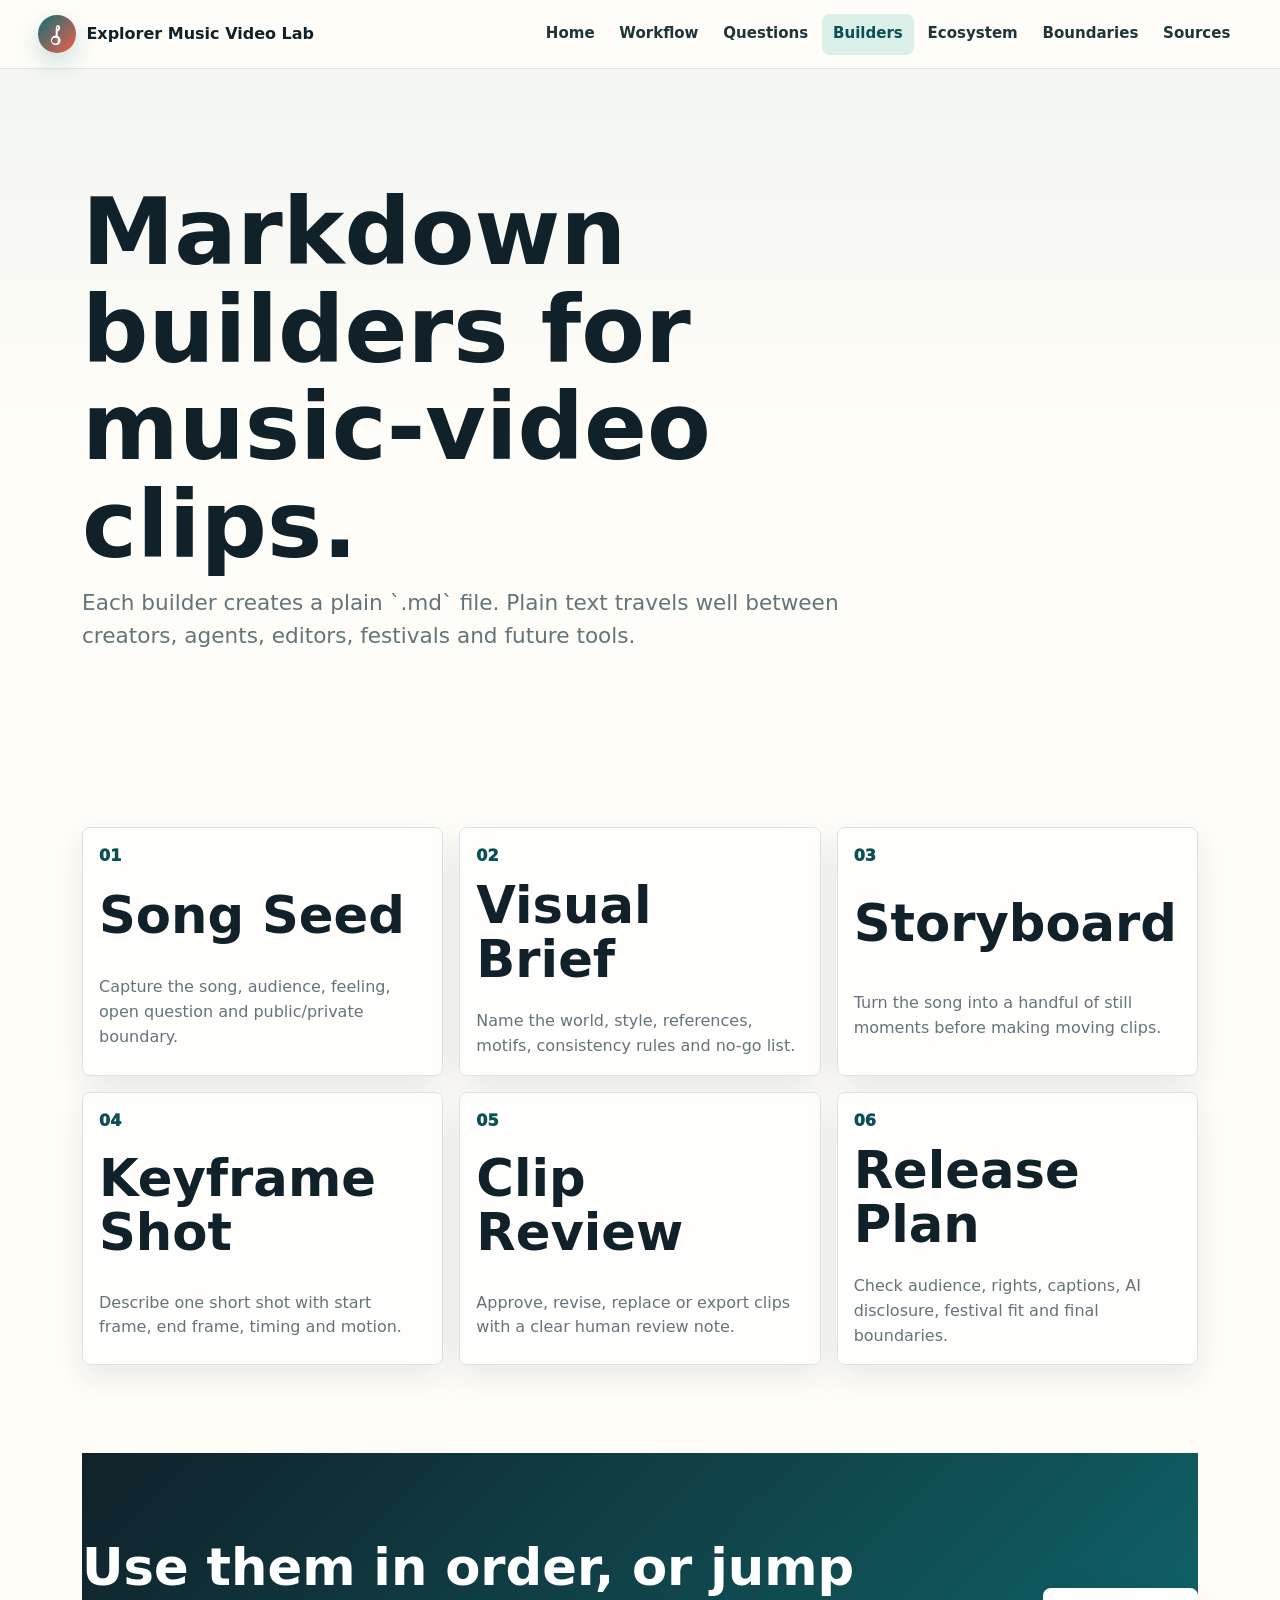
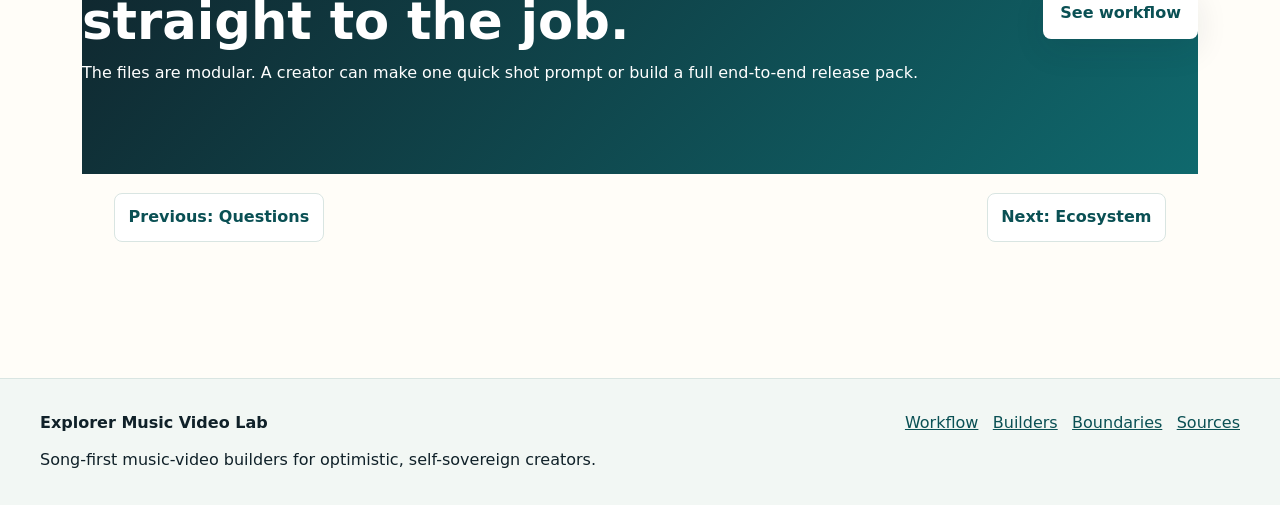
==== builders/index.html @ 7ba35213 "Create explorer music video lab" ====
<!doctype html>
<html lang="en-AU">
  <head>
    <meta charset="utf-8">
    <meta name="viewport" content="width=device-width, initial-scale=1">
    <title>Builders | Explorer Music Video Lab</title>
    <meta name="description" content="Autosaving Markdown builders for song seeds, visual briefs, storyboards, keyframe shots, clip reviews and release plans.">
    <meta name="theme-color" content="#0f6f73">
    <link rel="icon" href="../assets/favicon.svg" type="image/svg+xml">
    <link rel="stylesheet" href="../assets/css/styles.css">
  </head>
  <body data-page="builders">
    <a class="skip-link" href="#main">Skip to content</a>
    <header class="site-header" data-site-header></header>
    <main id="main" class="page-shell">
      <section class="page-hero small-hero">
        <h1>Markdown builders for music-video clips.</h1>
        <p>Each builder creates a plain `.md` file. Plain text travels well between creators, agents, editors, festivals and future tools.</p>
      </section>

      <section class="section builder-directory" aria-label="Builder directory">
        <a class="builder-card" href="song-seed.html">
          <span>01</span>
          <h2>Song Seed</h2>
          <p>Capture the song, audience, feeling, open question and public/private boundary.</p>
        </a>
        <a class="builder-card" href="visual-brief.html">
          <span>02</span>
          <h2>Visual Brief</h2>
          <p>Name the world, style, references, motifs, consistency rules and no-go list.</p>
        </a>
        <a class="builder-card" href="storyboard.html">
          <span>03</span>
          <h2>Storyboard</h2>
          <p>Turn the song into a handful of still moments before making moving clips.</p>
        </a>
        <a class="builder-card" href="keyframe-shot.html">
          <span>04</span>
          <h2>Keyframe Shot</h2>
          <p>Describe one short shot with start frame, end frame, timing and motion.</p>
        </a>
        <a class="builder-card" href="clip-review.html">
          <span>05</span>
          <h2>Clip Review</h2>
          <p>Approve, revise, replace or export clips with a clear human review note.</p>
        </a>
        <a class="builder-card" href="release-plan.html">
          <span>06</span>
          <h2>Release Plan</h2>
          <p>Check audience, rights, captions, AI disclosure, festival fit and final boundaries.</p>
        </a>
      </section>

      <section class="section bridge-band">
        <div>
          <h2>Use them in order, or jump straight to the job.</h2>
          <p>The files are modular. A creator can make one quick shot prompt or build a full end-to-end release pack.</p>
        </div>
        <a class="button light" href="../workflow.html">See workflow</a>
      </section>

      <nav class="page-nav" data-page-nav aria-label="Page navigation"></nav>
    </main>
    <footer class="site-footer" data-site-footer></footer>
    <button class="to-top" type="button" data-to-top aria-label="Back to top">Top</button>
    <script src="../assets/js/site.js"></script>
  </body>
</html>
---- assets/css/styles.css ----
:root {
  --ink: #102129;
  --ink-2: #20343b;
  --muted: #63747a;
  --paper: #fffdf8;
  --paper-2: #f7fbf8;
  --line: #d9e5e2;
  --teal: #0f6f73;
  --teal-dark: #0a5054;
  --coral: #f25f4c;
  --coral-dark: #cf4536;
  --gold: #e3a72f;
  --mint: #d9efe8;
  --sky: #dcecf5;
  --shadow: 0 20px 55px rgba(16, 33, 41, .12);
  --soft-shadow: 0 12px 32px rgba(16, 33, 41, .09);
  --radius: 8px;
  --max: 1180px;
}

* {
  box-sizing: border-box;
}

html {
  scroll-behavior: smooth;
}

body {
  margin: 0;
  color: var(--ink);
  background:
    linear-gradient(180deg, rgba(15, 111, 115, .06), transparent 28rem),
    var(--paper);
  font-family: Inter, ui-sans-serif, system-ui, -apple-system, BlinkMacSystemFont, "Segoe UI", Arial, sans-serif;
  line-height: 1.55;
}

img,
svg {
  max-width: 100%;
  display: block;
}

a {
  color: var(--teal-dark);
}

a:hover,
a:focus-visible {
  color: var(--coral-dark);
}

.skip-link {
  position: absolute;
  left: 1rem;
  top: .6rem;
  z-index: 30;
  transform: translateY(-140%);
  padding: .65rem .85rem;
  border-radius: var(--radius);
  background: var(--ink);
  color: white;
  text-decoration: none;
}

.skip-link:focus {
  transform: translateY(0);
}

.site-header {
  position: sticky;
  top: 0;
  z-index: 20;
  display: flex;
  align-items: center;
  justify-content: space-between;
  gap: 1rem;
  padding: .85rem clamp(1rem, 3vw, 2.5rem);
  border-bottom: 1px solid rgba(217, 229, 226, .86);
  background: rgba(255, 253, 248, .94);
  backdrop-filter: blur(16px);
}

.brand {
  display: inline-flex;
  align-items: center;
  gap: .65rem;
  min-width: 0;
  color: var(--ink);
  text-decoration: none;
  font-weight: 900;
}

.brand-mark {
  display: inline-grid;
  place-items: center;
  flex: 0 0 auto;
  width: 2.35rem;
  height: 2.35rem;
  border-radius: 50%;
  color: white;
  background: linear-gradient(135deg, var(--teal), var(--coral));
  box-shadow: 0 10px 24px rgba(15, 111, 115, .22);
}

.brand-mark svg {
  width: 1.4rem;
  height: 1.4rem;
}

.brand span:last-child {
  overflow-wrap: anywhere;
}

.nav-toggle {
  display: none;
}

.site-nav {
  display: flex;
  align-items: center;
  gap: .15rem;
  flex-wrap: wrap;
  justify-content: flex-end;
}

.site-nav a {
  padding: .55rem .7rem;
  border-radius: var(--radius);
  color: var(--ink-2);
  text-decoration: none;
  font-size: .94rem;
  font-weight: 750;
}

.site-nav a[aria-current="page"],
.site-nav a:hover,
.site-nav a:focus-visible {
  color: var(--teal-dark);
  background: var(--mint);
}

.hero {
  position: relative;
  min-height: clamp(34rem, 76vh, 50rem);
  display: grid;
  align-items: center;
  overflow: hidden;
}

.hero-media {
  position: absolute;
  inset: 0;
  z-index: 0;
  background: var(--paper-2);
}

.hero-media::after {
  content: "";
  position: absolute;
  inset: 0;
  background:
    linear-gradient(90deg, rgba(255, 253, 248, .98) 0%, rgba(255, 253, 248, .88) 31%, rgba(255, 253, 248, .2) 58%, rgba(255, 253, 248, 0) 100%),
    linear-gradient(180deg, rgba(255, 253, 248, 0) 72%, var(--paper) 100%);
}

.hero-media img {
  width: 100%;
  height: 100%;
  object-fit: cover;
  object-position: center right;
}

.hero-copy {
  position: relative;
  z-index: 1;
  width: min(100%, var(--max));
  margin-inline: auto;
  padding: clamp(5rem, 8vw, 8rem) clamp(1rem, 4vw, 2rem);
}

.hero-copy h1 {
  max-width: 9.5ch;
  margin: 0;
  font-size: clamp(3rem, 9vw, 6.7rem);
  line-height: .94;
  letter-spacing: 0;
}

.hero-copy p {
  max-width: 35rem;
  margin: 1.1rem 0 0;
  font-size: clamp(1.05rem, 1.7vw, 1.32rem);
}

.plain-note {
  color: var(--muted);
}

.hero-actions,
.button-row {
  display: flex;
  flex-wrap: wrap;
  gap: .8rem;
  margin-top: 1.5rem;
}

.button,
button.button {
  display: inline-flex;
  align-items: center;
  justify-content: center;
  min-height: 2.8rem;
  padding: .78rem 1rem;
  border: 1px solid var(--line);
  border-radius: var(--radius);
  color: var(--ink);
  background: white;
  text-decoration: none;
  font: inherit;
  font-weight: 850;
  cursor: pointer;
  box-shadow: var(--soft-shadow);
}

.button.primary,
.button.light {
  border-color: transparent;
  color: white;
  background: linear-gradient(135deg, var(--coral), var(--coral-dark));
}

.button.secondary {
  color: var(--teal-dark);
  background: rgba(255, 255, 255, .72);
  border-color: rgba(15, 111, 115, .45);
}

.button.light {
  background: white;
  color: var(--teal-dark);
}

.section,
.page-shell {
  width: min(100%, var(--max));
  margin-inline: auto;
  padding: clamp(3rem, 7vw, 5.5rem) clamp(1rem, 4vw, 2rem);
}

.page-shell {
  padding-top: 0;
}

.page-shell > .section {
  width: 100%;
  padding-inline: 0;
}

.section-heading {
  max-width: 45rem;
}

.section-heading.compact {
  max-width: 34rem;
}

h1,
h2,
h3 {
  margin: 0;
  line-height: 1.05;
  letter-spacing: 0;
}

h2 {
  font-size: clamp(2rem, 4vw, 3.4rem);
}

h3 {
  font-size: clamp(1.18rem, 2vw, 1.45rem);
}

p {
  margin: .75rem 0 0;
}

.intro-strip {
  display: grid;
  gap: 1.5rem;
  padding-top: 2.8rem;
}

.signal-row {
  display: flex;
  flex-wrap: wrap;
  gap: .65rem;
}

.signal-row span {
  display: inline-flex;
  min-height: 2.3rem;
  align-items: center;
  border: 1px solid var(--line);
  border-radius: var(--radius);
  padding: .42rem .7rem;
  background: white;
  color: var(--teal-dark);
  font-weight: 800;
}

.workflow-preview {
  padding-top: 2rem;
}

.workflow-cards,
.link-grid,
.boundary-grid,
.question-board {
  display: grid;
  grid-template-columns: repeat(3, minmax(0, 1fr));
  gap: 1rem;
  margin-top: 1.4rem;
}

.workflow-cards {
  grid-template-columns: repeat(5, minmax(0, 1fr));
}

.step-card,
.link-grid article,
.boundary-grid article,
.question-board article,
.studio-panel,
.builder-card,
.form-card,
.preview-card,
.source-list {
  min-width: 0;
  border: 1px solid var(--line);
  border-radius: var(--radius);
  background: rgba(255, 255, 255, .78);
  box-shadow: var(--soft-shadow);
}

.step-card {
  display: grid;
  grid-template-rows: auto auto 1fr;
  gap: .75rem;
  min-height: 18rem;
  padding: 1rem;
  color: inherit;
  text-decoration: none;
}

.step-card p,
.link-grid p,
.boundary-grid p,
.question-board p,
.builder-card p,
.studio-panel p {
  color: var(--muted);
}

.step-icon {
  width: 3.1rem;
  height: 3.1rem;
  border-radius: 50%;
  background: var(--teal);
  position: relative;
  box-shadow: 0 12px 26px rgba(15, 111, 115, .18);
}

.step-icon::before,
.step-icon::after {
  content: "";
  position: absolute;
  inset: 50% auto auto 50%;
  transform: translate(-50%, -50%);
}

.step-icon.music::before {
  content: "\266B";
  color: white;
  font-size: 1.55rem;
  font-weight: 900;
}

.step-icon.board::before {
  width: 1.7rem;
  height: 1.35rem;
  border: 2px solid white;
  box-shadow: inset .55rem 0 0 rgba(255,255,255,.25), inset 1.1rem 0 0 rgba(255,255,255,.25);
}

.step-icon.frame::before {
  width: 1.65rem;
  height: 1.2rem;
  border: 2px solid white;
}

.step-icon.frame::after {
  width: .7rem;
  height: .7rem;
  border-top: 2px solid white;
  border-right: 2px solid white;
  transform: translate(-30%, -50%) rotate(45deg);
}

.step-icon.review::before {
  width: 1.45rem;
  height: .78rem;
  border-left: 3px solid white;
  border-bottom: 3px solid white;
  transform: translate(-50%, -60%) rotate(-45deg);
}

.step-icon.bridge::before {
  width: 1.6rem;
  height: 1.6rem;
  border: 2px solid white;
  border-radius: 50%;
}

.step-card:nth-child(2) .step-icon,
.step-card:nth-child(5) .step-icon {
  background: var(--gold);
}

.step-card:nth-child(3) .step-icon {
  background: var(--coral);
}

.split-section {
  display: grid;
  grid-template-columns: minmax(0, 1.1fr) minmax(18rem, .9fr);
  gap: clamp(1rem, 4vw, 2rem);
  align-items: start;
}

.question-stack {
  display: grid;
  gap: .65rem;
  margin-top: 1.2rem;
}

.question-stack a {
  display: block;
  padding: .75rem .85rem;
  border-left: 4px solid var(--coral);
  background: white;
  border-radius: var(--radius);
  text-decoration: none;
  font-weight: 800;
}

.studio-panel {
  padding: 1.2rem;
  background:
    linear-gradient(135deg, rgba(217, 239, 232, .8), rgba(220, 236, 245, .72)),
    white;
}

.bridge-band {
  width: 100%;
  max-width: none;
  display: grid;
  grid-template-columns: minmax(0, 1fr) auto;
  gap: 1rem;
  align-items: center;
  padding-inline: max(clamp(1rem, 4vw, 2rem), calc((100vw - var(--max)) / 2 + 2rem));
  color: white;
  background:
    linear-gradient(135deg, rgba(16, 33, 41, .94), rgba(15, 111, 115, .92)),
    var(--ink);
}

.bridge-band h2,
.bridge-band p {
  color: white;
}

.page-hero {
  padding: clamp(4.8rem, 9vw, 8rem) 0 clamp(2rem, 5vw, 4rem);
  max-width: 50rem;
}

.small-hero h1 {
  max-width: 12ch;
  font-size: clamp(3rem, 8vw, 5.8rem);
}

.small-hero p {
  font-size: clamp(1.05rem, 2vw, 1.35rem);
  color: var(--muted);
}

.timeline {
  display: grid;
  gap: 1rem;
  margin-top: 1.3rem;
}

.timeline article {
  display: grid;
  grid-template-columns: 4.2rem minmax(0, .7fr) minmax(0, 1fr) auto;
  gap: 1rem;
  align-items: center;
  padding: 1rem;
  border: 1px solid var(--line);
  border-radius: var(--radius);
  background: white;
  box-shadow: var(--soft-shadow);
}

.timeline span {
  display: inline-grid;
  place-items: center;
  width: 3.2rem;
  height: 3.2rem;
  border-radius: 50%;
  color: white;
  background: var(--teal);
  font-weight: 1000;
}

.timeline p {
  color: var(--muted);
}

.timeline a,
.link-grid a {
  font-weight: 850;
}

.question-board article,
.boundary-grid article,
.link-grid article {
  padding: 1.1rem;
}

.link-grid span {
  display: block;
  margin-bottom: .65rem;
  color: var(--coral-dark);
  font-weight: 900;
}

.source-list {
  padding: 1.3rem;
}

.source-list h2 + p {
  margin-bottom: 1.4rem;
}

.builder-directory {
  display: grid;
  grid-template-columns: repeat(3, minmax(0, 1fr));
  gap: 1rem;
  margin-top: 1.4rem;
}

.builder-card {
  display: grid;
  gap: .65rem;
  padding: 1rem;
  color: inherit;
  text-decoration: none;
}

.builder-card span {
  color: var(--teal-dark);
  font-weight: 950;
}

.builder-layout {
  display: grid;
  grid-template-columns: minmax(0, 1fr) minmax(21rem, .8fr);
  gap: 1rem;
  align-items: start;
}

.form-card,
.preview-card {
  padding: 1rem;
}

.builder-form {
  display: grid;
  gap: 1rem;
}

.field {
  display: grid;
  gap: .35rem;
}

.field label {
  font-weight: 850;
}

.field small {
  color: var(--muted);
}

input,
textarea,
select {
  width: 100%;
  border: 1px solid #c8d7d3;
  border-radius: var(--radius);
  padding: .78rem .82rem;
  color: var(--ink);
  background: white;
  font: inherit;
}

textarea {
  min-height: 7.5rem;
  resize: vertical;
}

.preview-card {
  position: sticky;
  top: 5.5rem;
}

.markdown-preview {
  min-height: 18rem;
  max-height: 46vh;
  overflow: auto;
  white-space: pre-wrap;
  word-break: break-word;
  border: 1px solid var(--line);
  border-radius: var(--radius);
  padding: 1rem;
  background: #0d2028;
  color: #f4fbf7;
  font: 500 .92rem/1.55 ui-monospace, SFMono-Regular, Menlo, Consolas, "Liberation Mono", monospace;
}

.builder-actions {
  display: flex;
  flex-wrap: wrap;
  gap: .65rem;
  margin-top: 1rem;
}

.copy-status {
  min-height: 1.5rem;
  color: var(--teal-dark);
  font-weight: 800;
}

.page-nav {
  width: min(100%, var(--max));
  margin: 0 auto;
  padding: 1.2rem clamp(1rem, 4vw, 2rem) 3rem;
  display: flex;
  justify-content: space-between;
  gap: 1rem;
}

.page-nav a {
  display: inline-flex;
  max-width: 48%;
  padding: .7rem .85rem;
  border: 1px solid var(--line);
  border-radius: var(--radius);
  background: white;
  text-decoration: none;
  font-weight: 850;
}

.site-footer {
  display: grid;
  grid-template-columns: minmax(0, 1fr) auto;
  gap: 1rem;
  padding: 2rem clamp(1rem, 4vw, 2.5rem);
  border-top: 1px solid var(--line);
  background: #f2f7f4;
}

.footer-links {
  display: flex;
  flex-wrap: wrap;
  justify-content: flex-end;
  gap: .5rem .9rem;
}

.to-top {
  position: fixed;
  right: 1rem;
  bottom: 1rem;
  z-index: 25;
  display: none;
  min-width: 3rem;
  min-height: 3rem;
  border: 0;
  border-radius: 50%;
  color: white;
  background: var(--teal);
  box-shadow: var(--shadow);
  font-weight: 900;
  cursor: pointer;
}

.to-top.is-visible {
  display: inline-grid;
  place-items: center;
}

@media (max-width: 1120px) {
  .workflow-cards {
    grid-template-columns: repeat(3, minmax(0, 1fr));
  }
}

@media (max-width: 900px) {
  .site-header {
    align-items: flex-start;
  }

  .nav-toggle {
    display: inline-flex;
    align-items: center;
    justify-content: center;
    min-height: 2.35rem;
    padding: .45rem .7rem;
    border: 1px solid var(--line);
    border-radius: var(--radius);
    color: var(--ink);
    background: white;
    font: inherit;
    font-weight: 850;
  }

  .site-nav {
    position: absolute;
    inset: calc(100% - 1px) 1rem auto 1rem;
    display: none;
    align-items: stretch;
    flex-direction: column;
    padding: .7rem;
    border: 1px solid var(--line);
    border-radius: var(--radius);
    background: white;
    box-shadow: var(--shadow);
  }

  .site-nav.is-open {
    display: flex;
  }

  .hero {
    min-height: auto;
    align-items: end;
  }

  .hero-media {
    position: relative;
    height: 21rem;
    order: 1;
  }

  .hero-media::after {
    background: linear-gradient(180deg, rgba(255,253,248,0) 30%, var(--paper) 100%);
  }

  .hero-copy {
    padding-top: 4rem;
  }

  .workflow-cards,
  .link-grid,
  .boundary-grid,
  .question-board,
  .builder-directory,
  .builder-layout,
  .split-section,
  .bridge-band,
  .site-footer {
    grid-template-columns: 1fr;
  }

  .preview-card {
    position: static;
  }

  .timeline article {
    grid-template-columns: 3.7rem minmax(0, 1fr);
  }

  .timeline p,
  .timeline a {
    grid-column: 2;
  }

  .bridge-band {
    padding-inline: clamp(1rem, 4vw, 2rem);
  }
}

@media (max-width: 620px) {
  .site-header {
    padding-inline: .85rem;
  }

  .brand {
    max-width: 13rem;
  }

  .hero-copy h1,
  .small-hero h1 {
    font-size: clamp(2.6rem, 16vw, 4.4rem);
    max-width: 8.6ch;
  }

  .hero-actions,
  .button-row,
  .builder-actions,
  .page-nav,
  .footer-links {
    flex-direction: column;
    align-items: stretch;
  }

  .button,
  .page-nav a {
    width: 100%;
    max-width: none;
  }

  .workflow-cards {
    grid-template-columns: 1fr;
  }

  .step-card {
    min-height: 0;
  }
}

@media (prefers-reduced-motion: reduce) {
  *,
  *::before,
  *::after {
    scroll-behavior: auto !important;
    animation-duration: .01ms !important;
    animation-iteration-count: 1 !important;
    transition-duration: .01ms !important;
  }
}
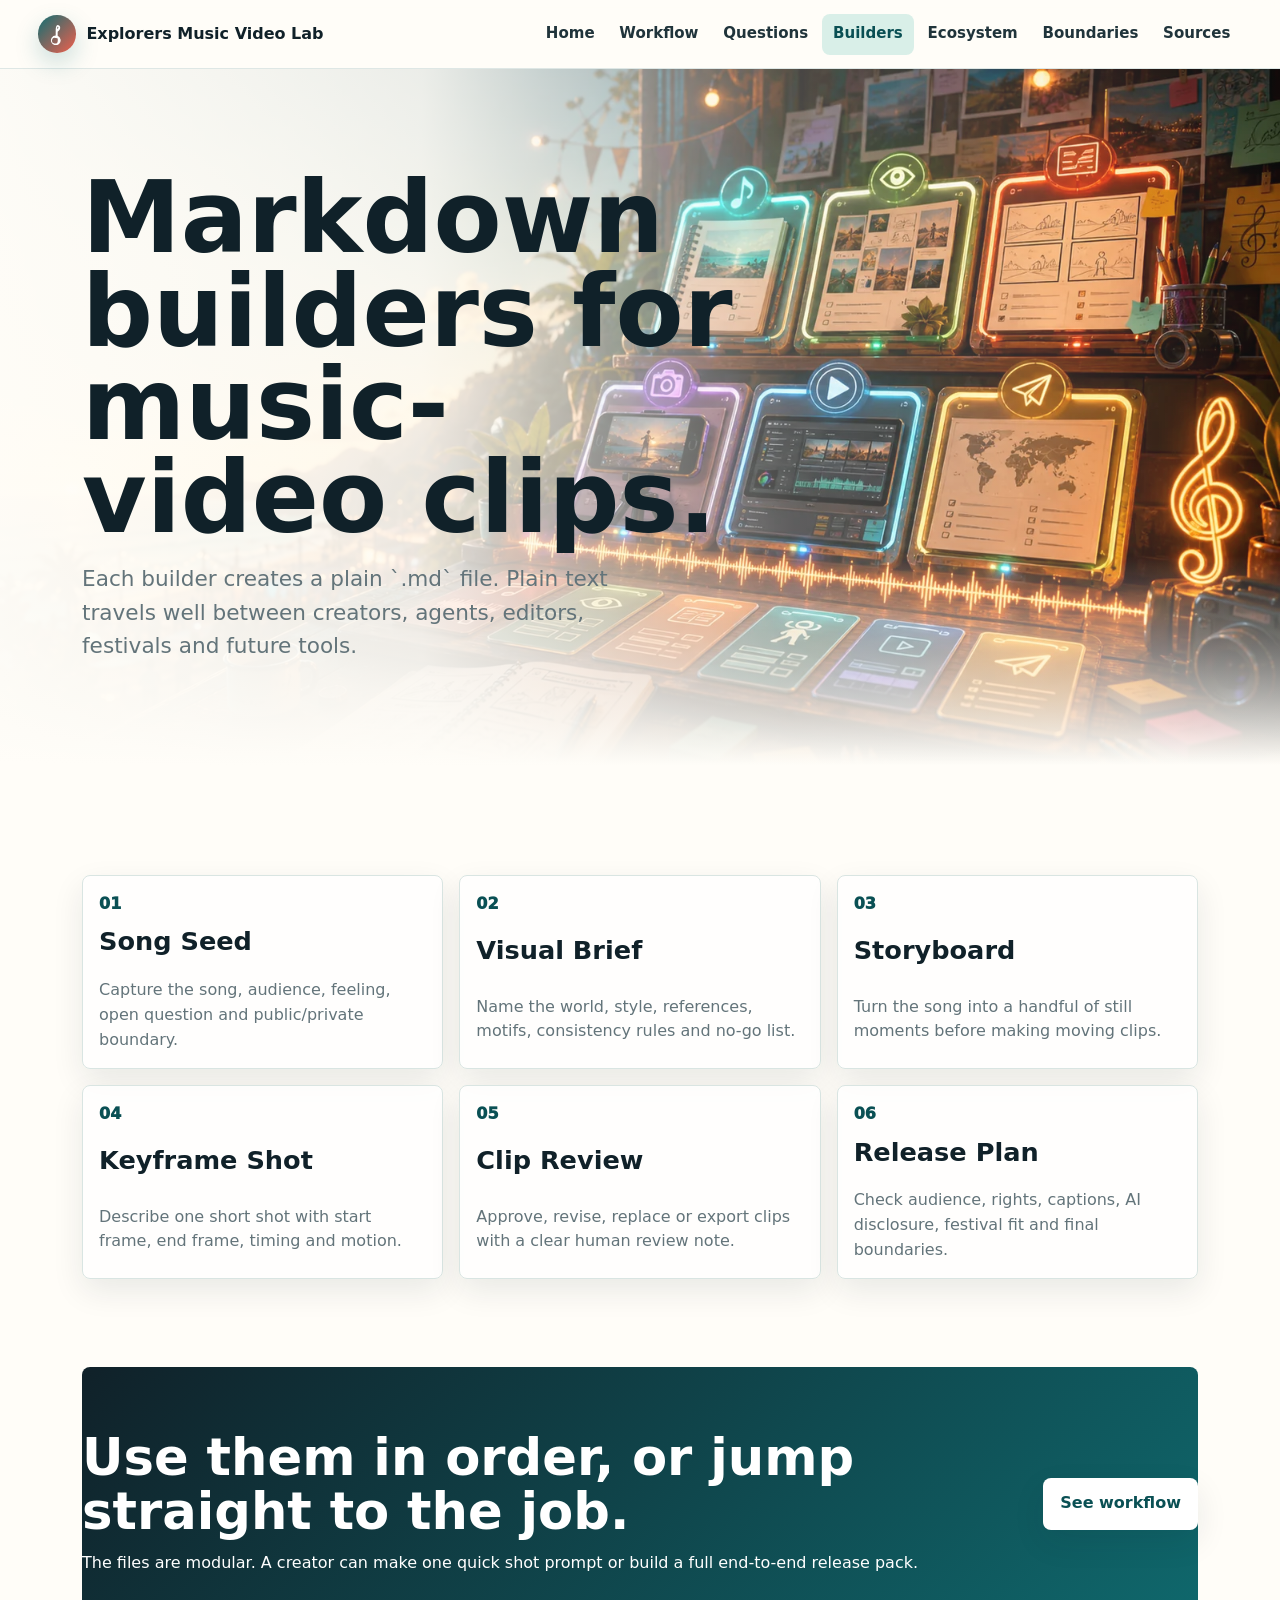
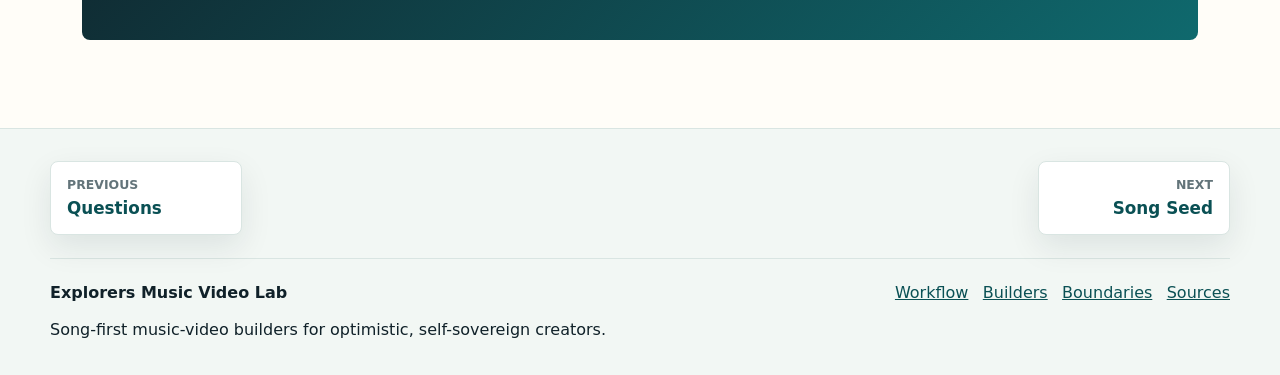
==== commit d7812e87: "Rework sources page and brand tone" ====
--- a/builders/index.html
+++ b/builders/index.html
@@ -3,7 +3,7 @@
   <head>
     <meta charset="utf-8">
     <meta name="viewport" content="width=device-width, initial-scale=1">
-    <title>Builders | Explorer Music Video Lab</title>
+    <title>Builders | Explorers Music Video Lab</title>
     <meta name="description" content="Autosaving Markdown builders for song seeds, visual briefs, storyboards, keyframe shots, clip reviews and release plans.">
     <meta name="theme-color" content="#0f6f73">
     <link rel="icon" href="../assets/favicon.svg" type="image/svg+xml">
--- a/assets/css/styles.css
+++ b/assets/css/styles.css
@@ -335,8 +335,7 @@
 .studio-panel,
 .builder-card,
 .form-card,
-.preview-card,
-.source-list {
+.preview-card {
   min-width: 0;
   border: 1px solid var(--line);
   border-radius: var(--radius);
@@ -463,13 +462,15 @@
 }
 
 .bridge-band {
-  width: 100%;
-  max-width: none;
+  width: min(calc(100% - clamp(2rem, 8vw, 4rem)), var(--max));
+  max-width: var(--max);
+  margin-inline: auto;
   display: grid;
   grid-template-columns: minmax(0, 1fr) auto;
   gap: 1rem;
   align-items: center;
-  padding-inline: max(clamp(1rem, 4vw, 2rem), calc((100vw - var(--max)) / 2 + 2rem));
+  padding: clamp(2rem, 5vw, 4rem);
+  border-radius: var(--radius);
   color: white;
   background:
     linear-gradient(135deg, rgba(16, 33, 41, .94), rgba(15, 111, 115, .92)),
@@ -482,16 +483,67 @@
 }
 
 .page-hero {
-  padding: clamp(4.8rem, 9vw, 8rem) 0 clamp(2rem, 5vw, 4rem);
-  max-width: 50rem;
+  position: relative;
+  left: 50%;
+  right: 50%;
+  width: 100vw;
+  max-width: none;
+  min-height: clamp(34rem, 76vh, 50rem);
+  margin-left: -50vw;
+  margin-right: -50vw;
+  display: grid;
+  align-items: center;
+  overflow: hidden;
+  padding: 0;
+  background: var(--paper-2);
+}
+
+.page-hero-copy {
+  position: relative;
+  z-index: 1;
+  width: min(100%, var(--max));
+  max-width: none;
+  margin-inline: auto;
+  padding: clamp(5rem, 8vw, 8rem) clamp(1rem, 4vw, 2rem);
+}
+
+.page-hero-media {
+  position: absolute;
+  inset: 0;
+  z-index: 0;
+  margin: 0;
+  overflow: hidden;
+  border: 0;
+  border-radius: 0;
+  background: var(--ink);
+  box-shadow: none;
+}
+
+.page-hero-media::after {
+  content: "";
+  position: absolute;
+  inset: 0;
+  background:
+    linear-gradient(90deg, rgba(255, 253, 248, .98) 0%, rgba(255, 253, 248, .88) 33%, rgba(255, 253, 248, .28) 62%, rgba(255, 253, 248, .04) 100%),
+    linear-gradient(180deg, rgba(255, 253, 248, 0) 70%, var(--paper) 100%);
+}
+
+.page-hero-media img {
+  width: 100%;
+  height: 100%;
+  object-fit: cover;
+  object-position: center right;
 }
 
 .small-hero h1 {
-  max-width: 12ch;
-  font-size: clamp(3rem, 8vw, 5.8rem);
+  max-width: 9.5ch;
+  font-size: clamp(3rem, 8vw, 6.2rem);
+  line-height: .94;
 }
 
 .small-hero p {
+  max-width: 37rem;
+  margin-top: 1.1rem;
   font-size: clamp(1.05rem, 2vw, 1.35rem);
   color: var(--muted);
 }
@@ -540,6 +592,15 @@
   padding: 1.1rem;
 }
 
+.question-board h2,
+.boundary-grid h2,
+.link-grid h2,
+.builder-card h2 {
+  font-size: clamp(1.35rem, 2vw, 2rem);
+  line-height: 1.1;
+  overflow-wrap: anywhere;
+}
+
 .link-grid span {
   display: block;
   margin-bottom: .65rem;
@@ -547,12 +608,139 @@
   font-weight: 900;
 }
 
-.source-list {
-  padding: 1.3rem;
-}
-
-.source-list h2 + p {
-  margin-bottom: 1.4rem;
+.source-lede {
+  display: grid;
+  grid-template-columns: minmax(0, 1fr) minmax(18rem, .45fr);
+  gap: clamp(1rem, 4vw, 2rem);
+  align-items: stretch;
+}
+
+.source-lede h2,
+.source-posture h2 {
+  max-width: 13ch;
+}
+
+.source-lede p,
+.section-heading p {
+  color: var(--muted);
+}
+
+.source-kicker {
+  display: block;
+  margin-bottom: .55rem;
+  color: var(--coral-dark);
+  font-size: .84rem;
+  font-weight: 950;
+  letter-spacing: .02em;
+  text-transform: uppercase;
+}
+
+.source-callout {
+  min-width: 0;
+  padding: 1.1rem;
+  border: 1px solid rgba(15, 111, 115, .2);
+  border-radius: var(--radius);
+  background:
+    linear-gradient(135deg, rgba(217, 239, 232, .9), rgba(220, 236, 245, .75)),
+    white;
+  box-shadow: var(--soft-shadow);
+}
+
+.source-callout strong {
+  display: block;
+  font-size: clamp(1.25rem, 2vw, 1.6rem);
+  line-height: 1.08;
+}
+
+.source-grid {
+  display: grid;
+  grid-template-columns: repeat(3, minmax(0, 1fr));
+  gap: 1rem;
+  margin-top: 1.4rem;
+}
+
+.source-grid-four {
+  grid-template-columns: repeat(4, minmax(0, 1fr));
+}
+
+.source-card {
+  display: grid;
+  align-content: start;
+  gap: .7rem;
+  min-width: 0;
+  min-height: 15rem;
+  padding: 1rem;
+  border: 1px solid var(--line);
+  border-radius: var(--radius);
+  background:
+    linear-gradient(180deg, rgba(255, 255, 255, .96), rgba(247, 251, 248, .86)),
+    white;
+  box-shadow: var(--soft-shadow);
+}
+
+.source-card span {
+  color: var(--coral-dark);
+  font-weight: 950;
+}
+
+.source-card h3 {
+  max-width: 14ch;
+  overflow-wrap: anywhere;
+}
+
+.source-card p {
+  color: var(--muted);
+}
+
+.source-card a {
+  align-self: end;
+  font-weight: 900;
+}
+
+.source-chip-row {
+  display: flex;
+  flex-wrap: wrap;
+  gap: .75rem;
+  margin-top: 1.3rem;
+}
+
+.source-chip-row a {
+  display: inline-flex;
+  min-height: 2.8rem;
+  align-items: center;
+  padding: .65rem .85rem;
+  border: 1px solid var(--line);
+  border-radius: var(--radius);
+  background: white;
+  color: var(--teal-dark);
+  text-decoration: none;
+  font-weight: 900;
+  box-shadow: var(--soft-shadow);
+}
+
+.source-posture {
+  display: grid;
+  grid-template-columns: minmax(0, .55fr) minmax(0, 1fr);
+  gap: clamp(1rem, 4vw, 2rem);
+  align-items: start;
+  padding-bottom: clamp(4rem, 8vw, 6rem);
+}
+
+.source-posture-grid {
+  display: grid;
+  gap: 1rem;
+}
+
+.source-posture-grid article {
+  padding: 1rem;
+  border-left: 4px solid var(--coral);
+  border-radius: var(--radius);
+  background: white;
+  box-shadow: var(--soft-shadow);
+}
+
+.source-posture-grid p {
+  color: var(--muted);
 }
 
 .builder-directory {
@@ -675,12 +863,58 @@
 }
 
 .site-footer {
-  display: grid;
-  grid-template-columns: minmax(0, 1fr) auto;
-  gap: 1rem;
+  display: block;
   padding: 2rem clamp(1rem, 4vw, 2.5rem);
   border-top: 1px solid var(--line);
   background: #f2f7f4;
+}
+
+.footer-page-nav {
+  display: flex;
+  justify-content: space-between;
+  gap: 1rem;
+  width: min(100%, var(--max));
+  margin: 0 auto 1.4rem;
+  padding-bottom: 1.4rem;
+  border-bottom: 1px solid var(--line);
+}
+
+.footer-page-nav a {
+  display: grid;
+  min-width: 12rem;
+  max-width: 48%;
+  padding: .85rem 1rem;
+  border: 1px solid var(--line);
+  border-radius: var(--radius);
+  background: white;
+  color: var(--teal-dark);
+  text-decoration: none;
+  box-shadow: var(--soft-shadow);
+}
+
+.footer-page-nav a:last-child {
+  text-align: right;
+  justify-items: end;
+}
+
+.footer-page-nav span {
+  color: var(--muted);
+  font-size: .78rem;
+  font-weight: 850;
+  text-transform: uppercase;
+}
+
+.footer-page-nav strong {
+  overflow-wrap: anywhere;
+  font-size: 1.05rem;
+}
+
+.footer-main {
+  display: grid;
+  grid-template-columns: minmax(0, 1fr) auto;
+  gap: 1rem;
+  width: min(100%, var(--max));
+  margin-inline: auto;
 }
 
 .footer-links {
@@ -754,6 +988,10 @@
     display: flex;
   }
 
+  .page-hero {
+    min-height: clamp(32rem, 72vh, 42rem);
+  }
+
   .hero {
     min-height: auto;
     align-items: end;
@@ -769,7 +1007,17 @@
     background: linear-gradient(180deg, rgba(255,253,248,0) 30%, var(--paper) 100%);
   }
 
+  .page-hero-media::after {
+    background:
+      linear-gradient(90deg, rgba(255, 253, 248, .98) 0%, rgba(255, 253, 248, .86) 46%, rgba(255, 253, 248, .35) 100%),
+      linear-gradient(180deg, rgba(255, 253, 248, .18) 0%, rgba(255, 253, 248, .04) 58%, var(--paper) 100%);
+  }
+
   .hero-copy {
+    padding-top: 4rem;
+  }
+
+  .page-hero-copy {
     padding-top: 4rem;
   }
 
@@ -777,12 +1025,26 @@
   .link-grid,
   .boundary-grid,
   .question-board,
+  .source-grid,
+  .source-grid-four,
   .builder-directory,
   .builder-layout,
   .split-section,
+  .source-lede,
+  .source-posture,
+  .page-hero,
   .bridge-band,
-  .site-footer {
+  .footer-main {
     grid-template-columns: 1fr;
+  }
+
+  .page-hero-media {
+    order: initial;
+  }
+
+  .footer-page-nav {
+    display: grid;
+    grid-template-columns: 1fr 1fr;
   }
 
   .preview-card {
@@ -814,27 +1076,46 @@
 
   .hero-copy h1,
   .small-hero h1 {
-    font-size: clamp(2.6rem, 16vw, 4.4rem);
-    max-width: 8.6ch;
+    font-size: clamp(2.35rem, 13vw, 3.9rem);
+    max-width: 11ch;
   }
 
   .hero-actions,
   .button-row,
   .builder-actions,
   .page-nav,
-  .footer-links {
+  .footer-links,
+  .footer-page-nav {
     flex-direction: column;
     align-items: stretch;
   }
 
   .button,
-  .page-nav a {
+  .page-nav a,
+  .footer-page-nav a {
     width: 100%;
     max-width: none;
   }
 
+  .footer-page-nav {
+    display: flex;
+  }
+
+  .footer-page-nav a:last-child {
+    text-align: left;
+    justify-items: start;
+  }
+
   .workflow-cards {
     grid-template-columns: 1fr;
+  }
+
+  .source-card {
+    min-height: 0;
+  }
+
+  .source-chip-row a {
+    width: 100%;
   }
 
   .step-card {
